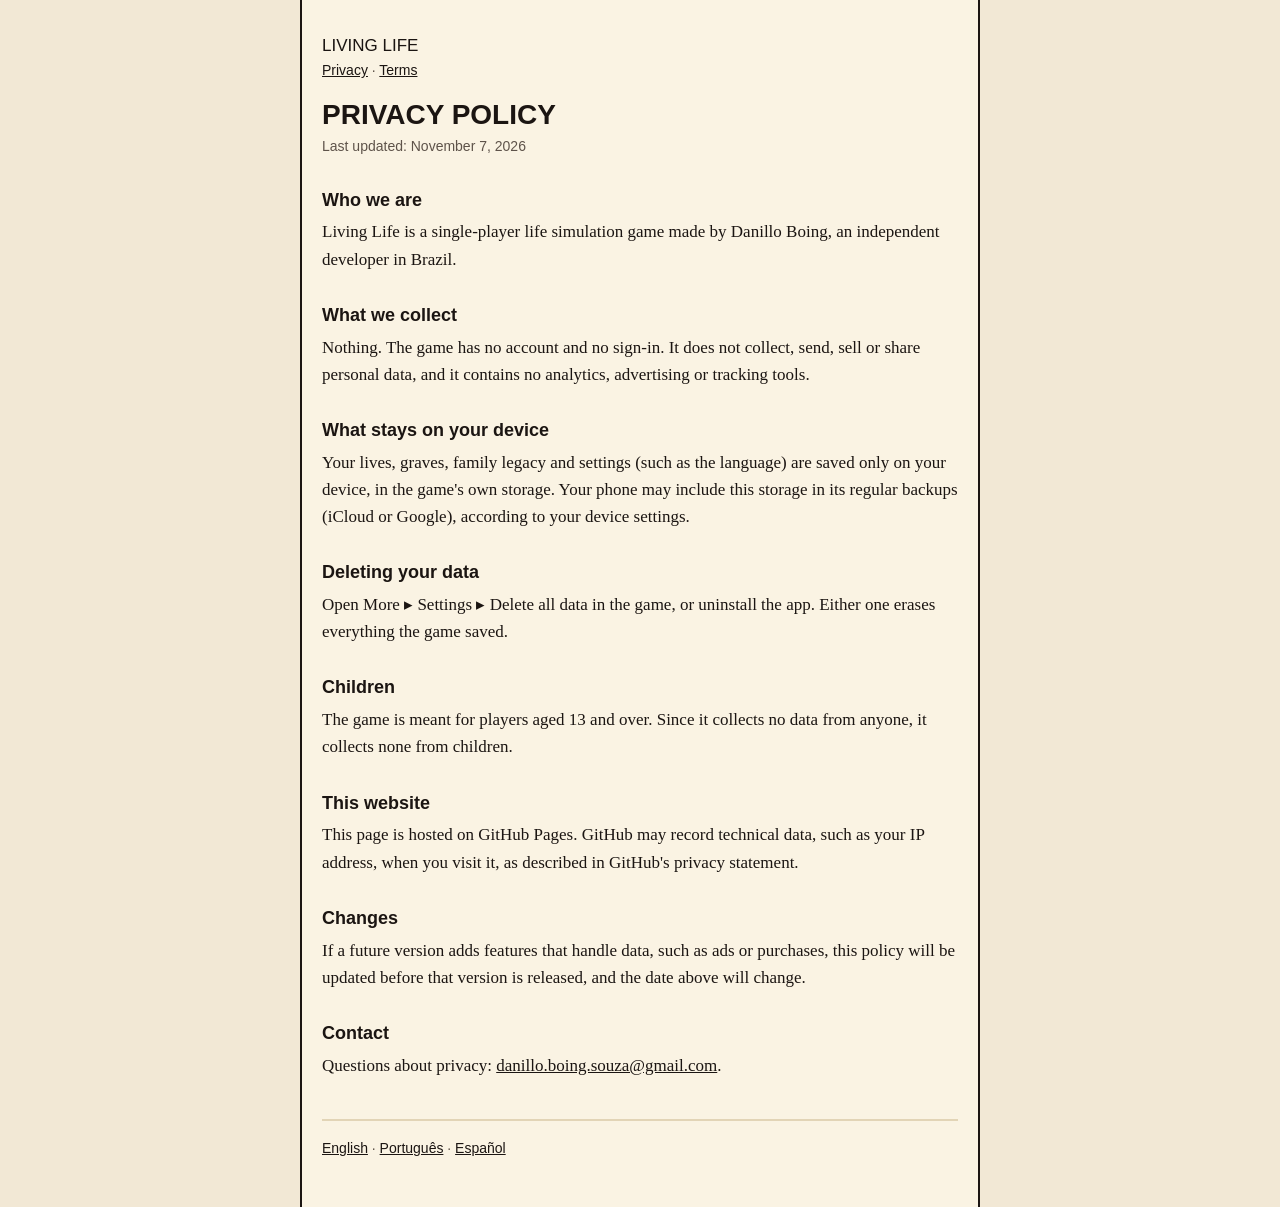
==== en/privacy.html @ 19ff3732 "feat: publish the privacy policy and terms of use in three languages Co-Authored-By: Claude Opus 5.5" ====
<!doctype html>
<html lang="en">
<head>
  <meta charset="utf-8">
  <meta name="viewport" content="width=device-width, initial-scale=1">
  <title>Privacy Policy · Living Life</title>
  <link rel="stylesheet" href="../style.css">
</head>
<body>
  <main>
    <p class="brand"><a href="../index.html">Living Life</a></p>
    <nav><a href="privacy.html">Privacy</a> · <a href="terms.html">Terms</a></nav>
    <h1>Privacy Policy</h1>
    <p class="updated">Last updated: November 7, 2026</p>
    <h2>Who we are</h2>
    <p>Living Life is a single-player life simulation game made by Danillo Boing, an independent developer in Brazil.</p>
    <h2>What we collect</h2>
    <p>Nothing. The game has no account and no sign-in. It does not collect, send, sell or share personal data, and it contains no analytics, advertising or tracking tools.</p>
    <h2>What stays on your device</h2>
    <p>Your lives, graves, family legacy and settings (such as the language) are saved only on your device, in the game&#x27;s own storage. Your phone may include this storage in its regular backups (iCloud or Google), according to your device settings.</p>
    <h2>Deleting your data</h2>
    <p>Open More ▸ Settings ▸ Delete all data in the game, or uninstall the app. Either one erases everything the game saved.</p>
    <h2>Children</h2>
    <p>The game is meant for players aged 13 and over. Since it collects no data from anyone, it collects none from children.</p>
    <h2>This website</h2>
    <p>This page is hosted on GitHub Pages. GitHub may record technical data, such as your IP address, when you visit it, as described in GitHub&#x27;s privacy statement.</p>
    <h2>Changes</h2>
    <p>If a future version adds features that handle data, such as ads or purchases, this policy will be updated before that version is released, and the date above will change.</p>
    <h2>Contact</h2>
    <p>Questions about privacy: <a href="mailto:danillo.boing.souza@gmail.com">danillo.boing.souza@gmail.com</a>.</p>
    <footer><a href="../en/privacy.html" lang="en">English</a> · <a href="../pt-br/privacy.html" lang="pt-BR">Português</a> · <a href="../es/privacy.html" lang="es-419">Español</a></footer>
  </main>
</body>
</html>
---- style.css ----
/* The game's paper and ink. */
:root { --page: #F2E8D5; --card: #FAF3E3; --ink: #1B1512; --muted: #5E534A; --line: #E2D4B6; }
* { box-sizing: border-box; }
body { margin: 0; background: var(--page); color: var(--ink); font: 17px/1.6 Georgia, "Times New Roman", serif; }
main { max-width: 680px; margin: 0 auto; padding: 32px 20px 48px; background: var(--card); min-height: 100vh; border-left: 2px solid var(--ink); border-right: 2px solid var(--ink); }
h1 { font-family: "Arial Black", Helvetica, sans-serif; text-transform: uppercase; font-size: 28px; line-height: 1.2; margin: 16px 0 4px; }
h2 { font-family: Helvetica, Arial, sans-serif; font-size: 18px; margin: 28px 0 4px; }
p { margin: 0 0 12px; }
a { color: var(--ink); }
.brand { font-family: "Arial Black", Helvetica, sans-serif; text-transform: uppercase; margin: 0; }
.brand a { text-decoration: none; }
nav, footer, .updated { font-family: Helvetica, Arial, sans-serif; font-size: 14px; color: var(--muted); }
footer { margin-top: 40px; padding-top: 16px; border-top: 2px solid var(--line); }
.languages { padding-left: 20px; }
.languages li { margin-bottom: 12px; }
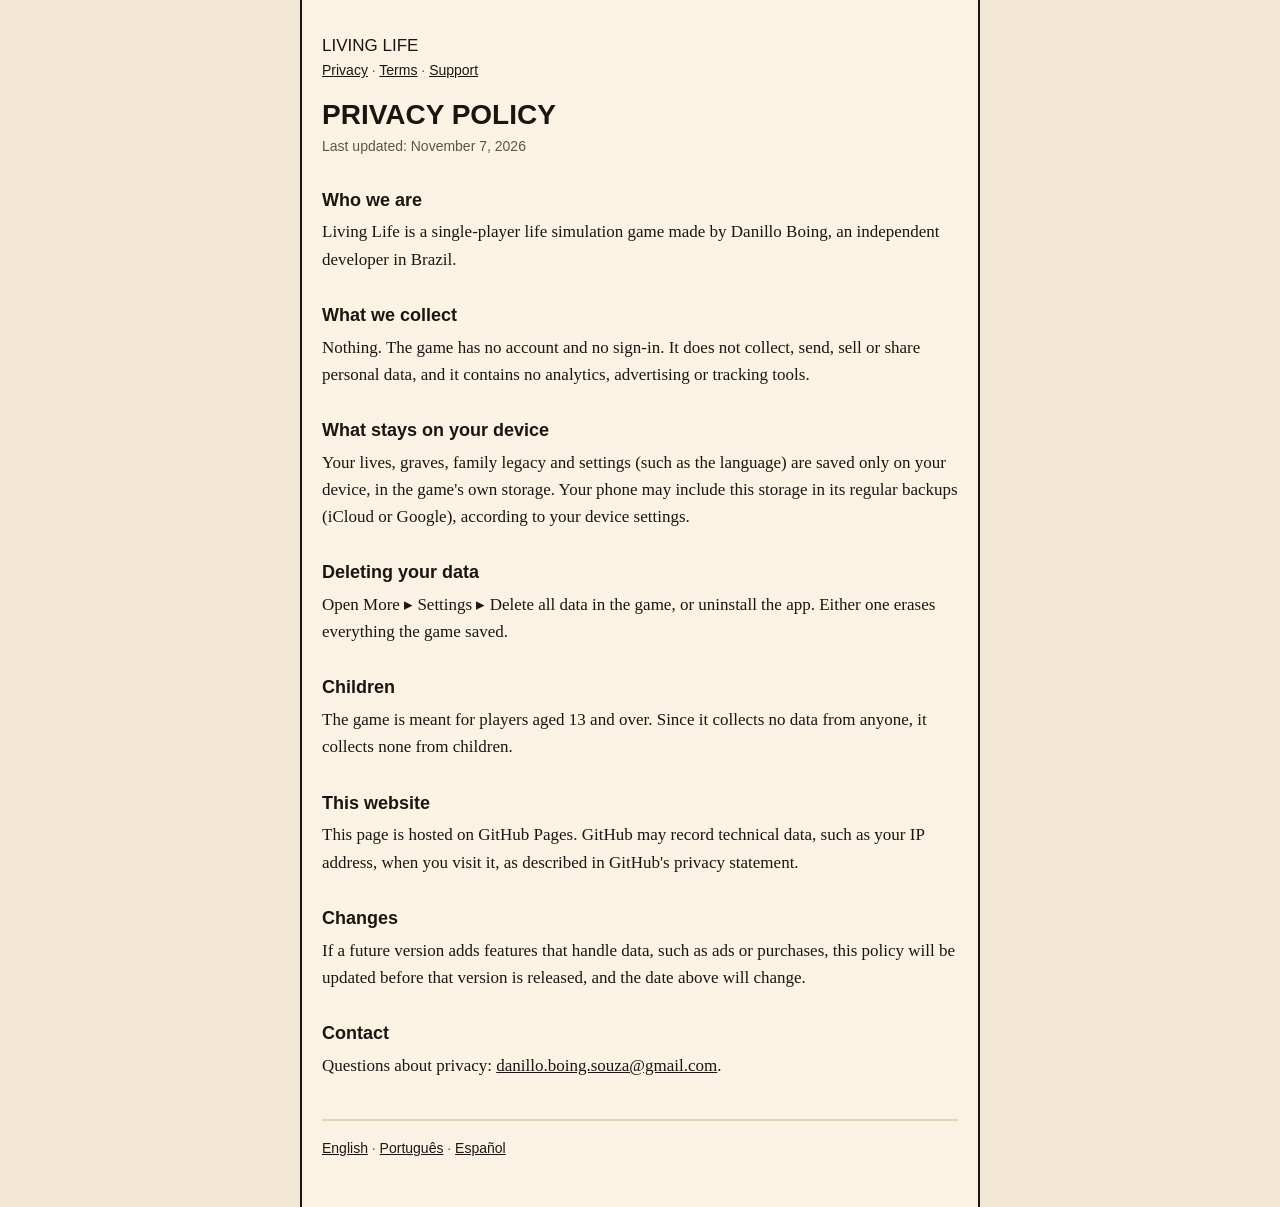
==== commit 10128867: "feat: add a support page in three languages Co-Authored-By: Claude Opus 5.5 <noreply@anthropic.com> " ====
--- a/en/privacy.html
+++ b/en/privacy.html
@@ -9,7 +9,7 @@
 <body>
   <main>
     <p class="brand"><a href="../index.html">Living Life</a></p>
-    <nav><a href="privacy.html">Privacy</a> · <a href="terms.html">Terms</a></nav>
+    <nav><a href="privacy.html">Privacy</a> · <a href="terms.html">Terms</a> · <a href="support.html">Support</a></nav>
     <h1>Privacy Policy</h1>
     <p class="updated">Last updated: November 7, 2026</p>
     <h2>Who we are</h2>
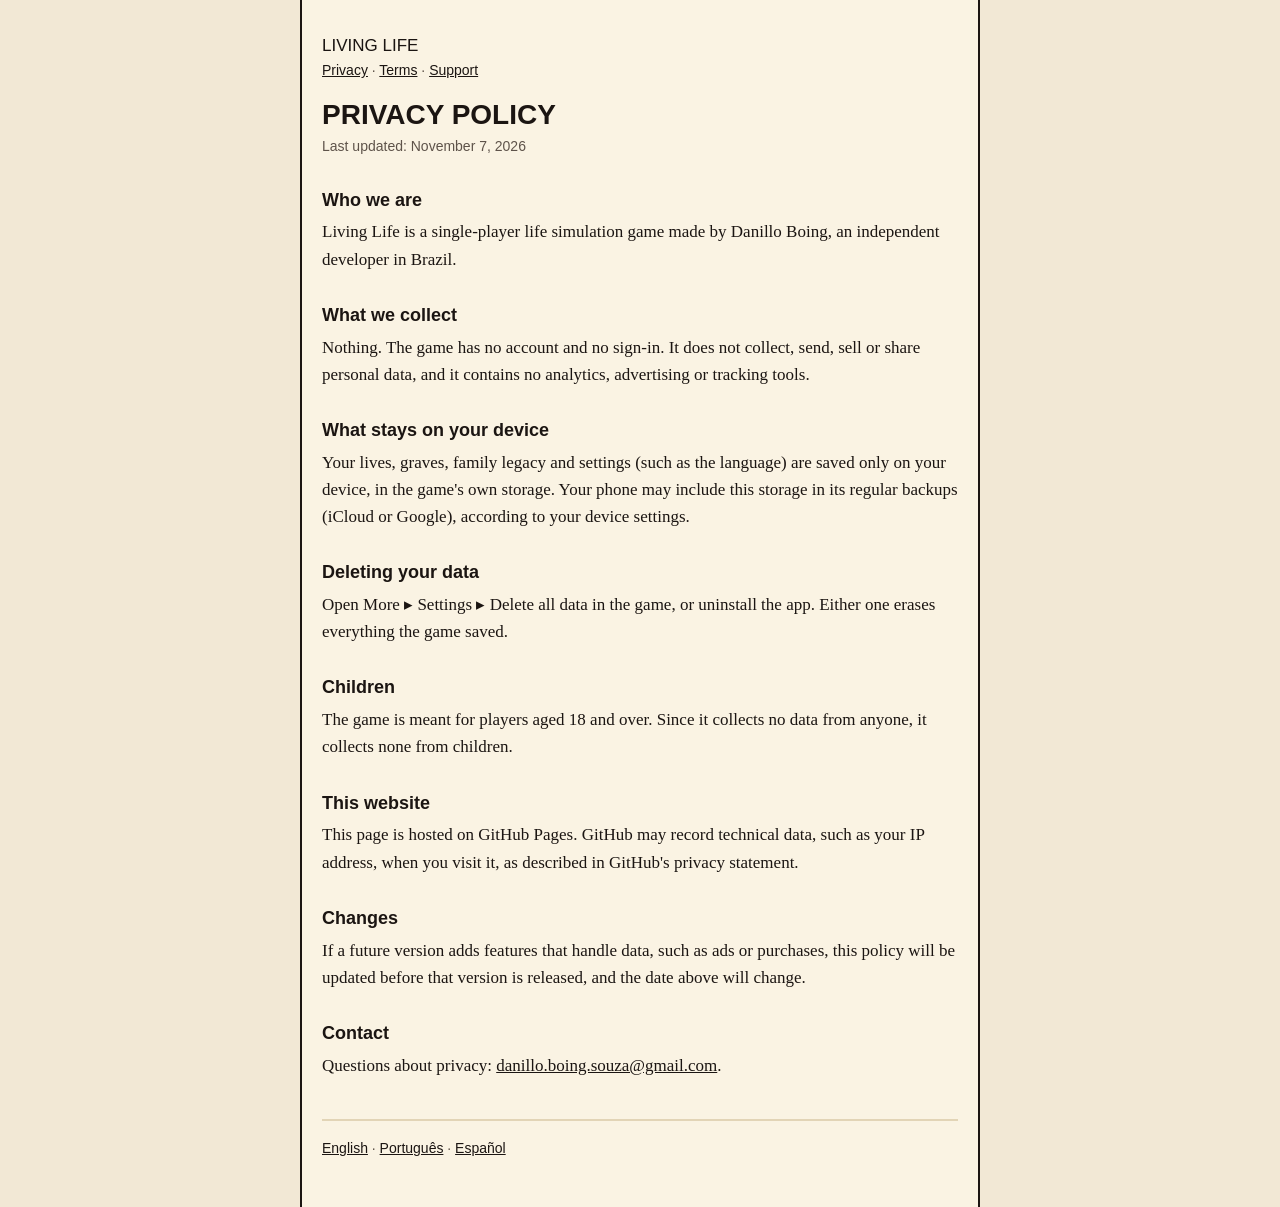
==== commit 50fd48a0: "docs: raise the minimum age to 18 to match the store rating Co-Authored-By: Claude Opus 5.5 <noreply" ====
--- a/en/privacy.html
+++ b/en/privacy.html
@@ -21,7 +21,7 @@
     <h2>Deleting your data</h2>
     <p>Open More ▸ Settings ▸ Delete all data in the game, or uninstall the app. Either one erases everything the game saved.</p>
     <h2>Children</h2>
-    <p>The game is meant for players aged 13 and over. Since it collects no data from anyone, it collects none from children.</p>
+    <p>The game is meant for players aged 18 and over. Since it collects no data from anyone, it collects none from children.</p>
     <h2>This website</h2>
     <p>This page is hosted on GitHub Pages. GitHub may record technical data, such as your IP address, when you visit it, as described in GitHub&#x27;s privacy statement.</p>
     <h2>Changes</h2>
